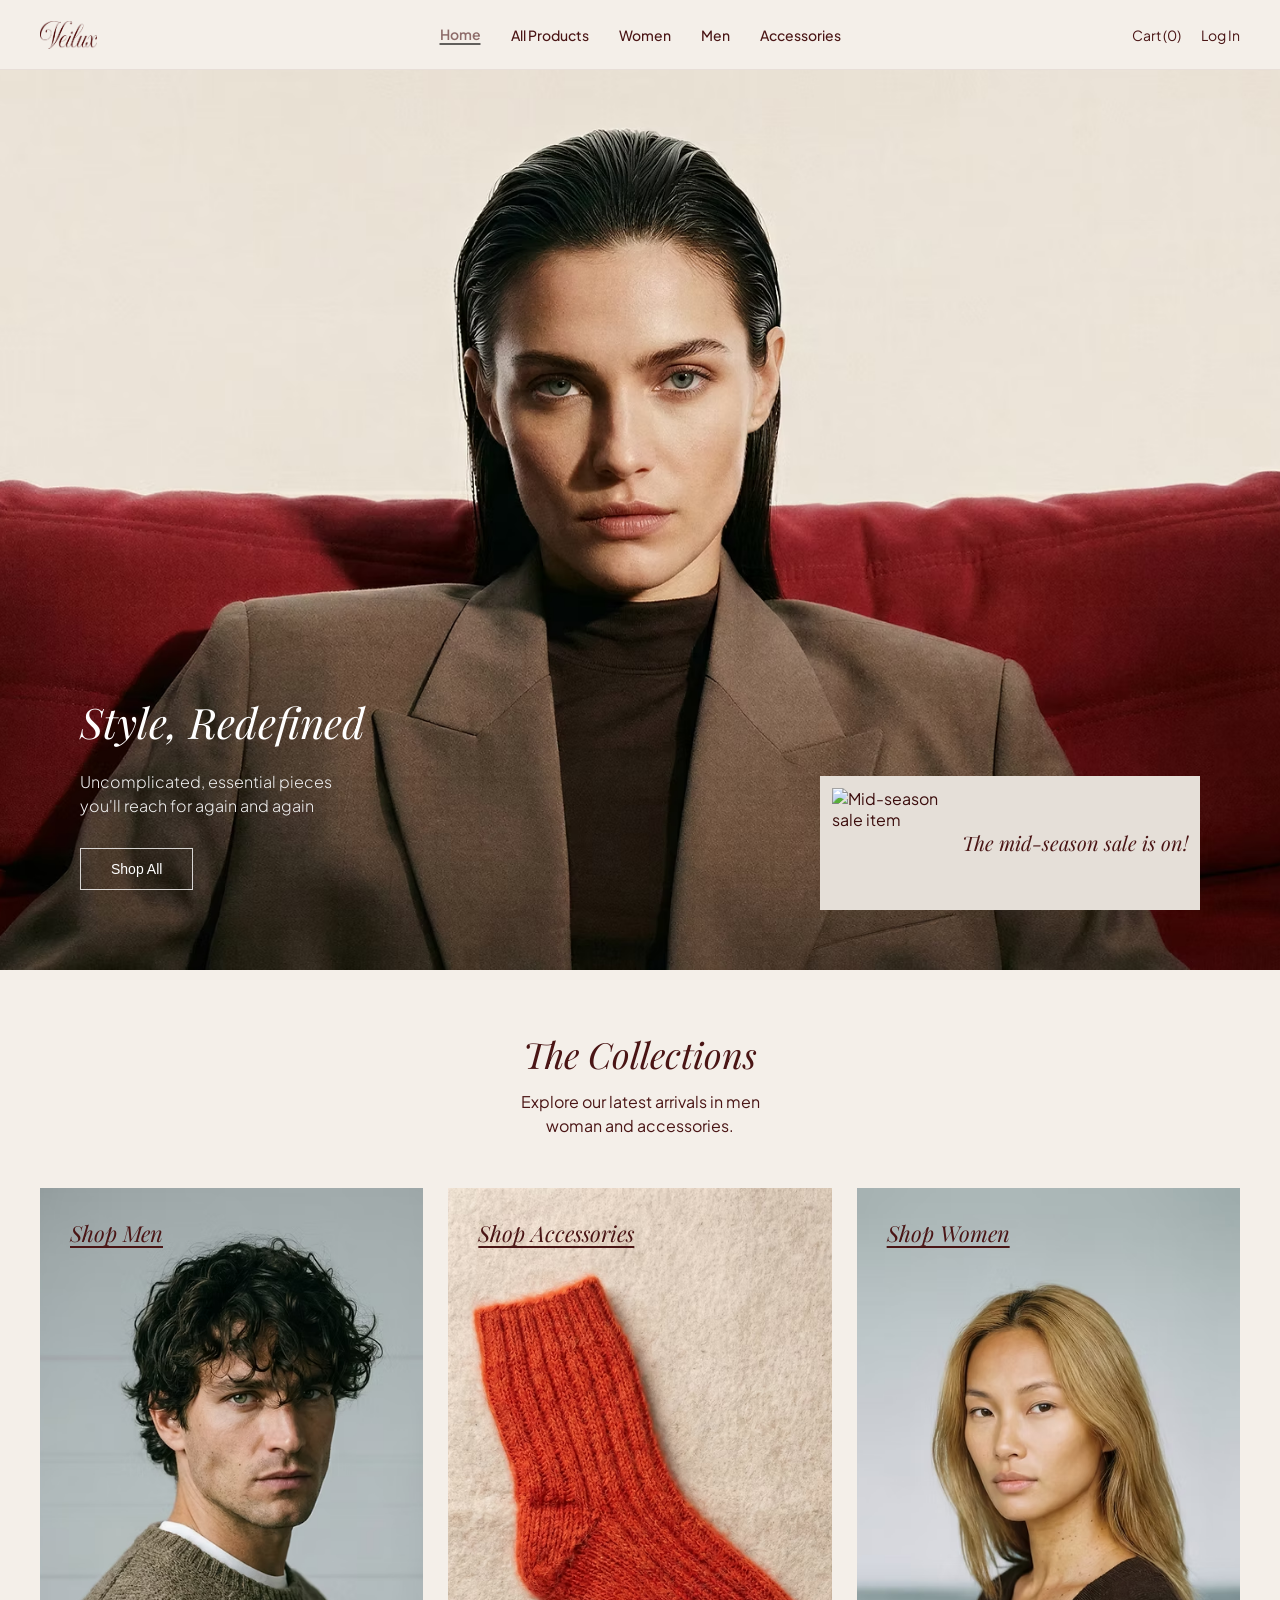
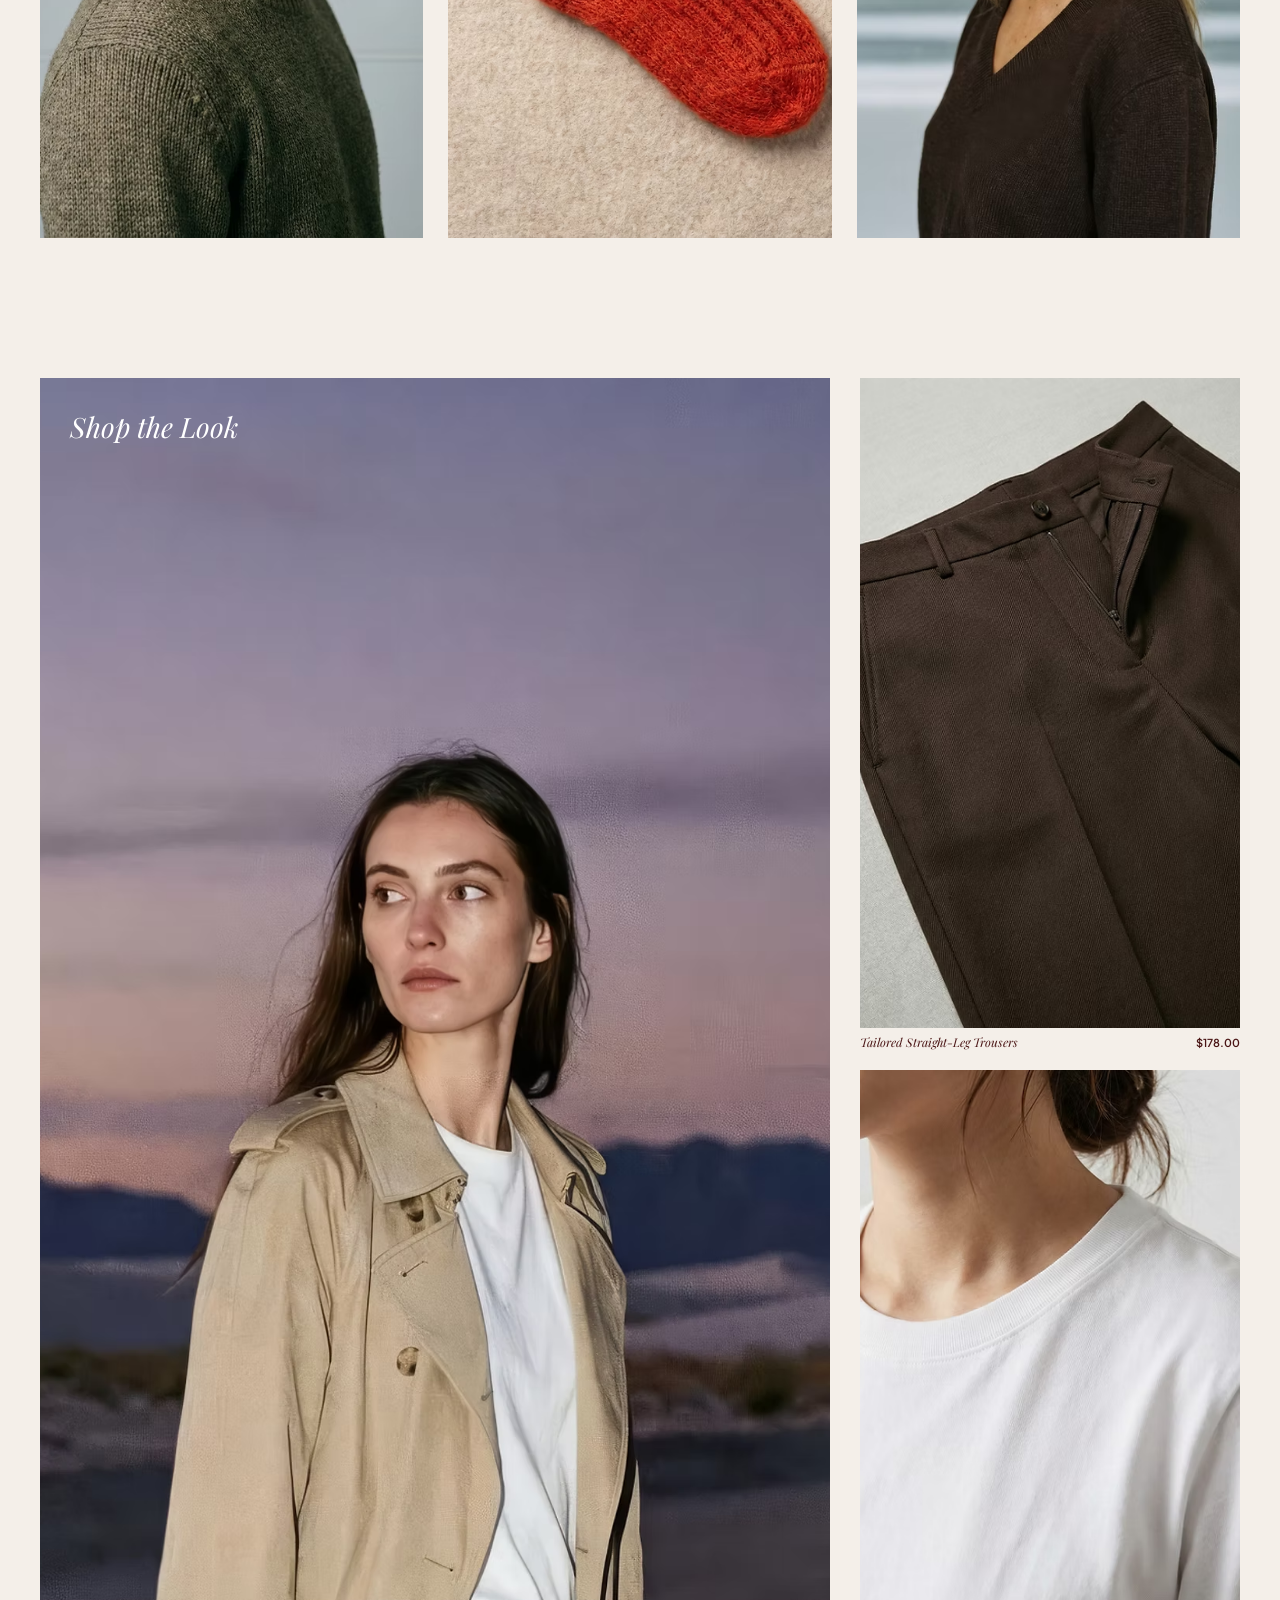
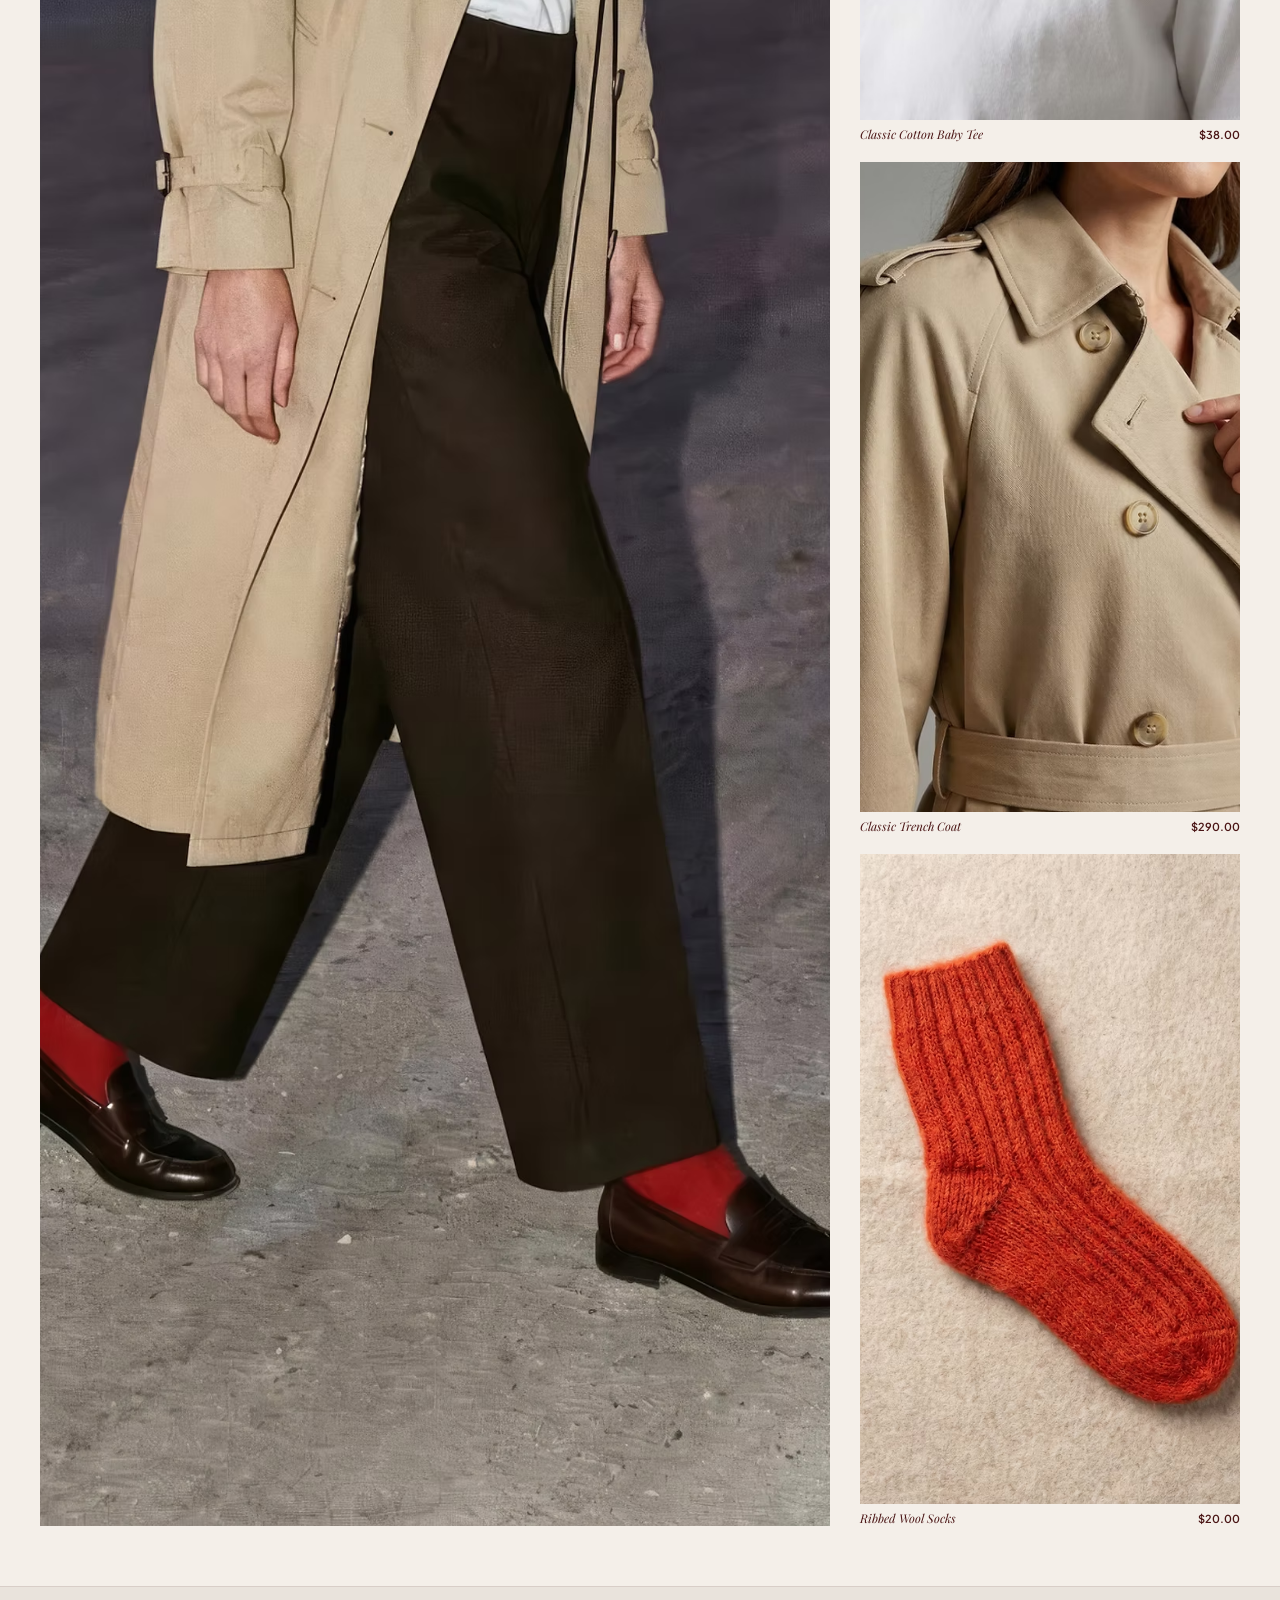
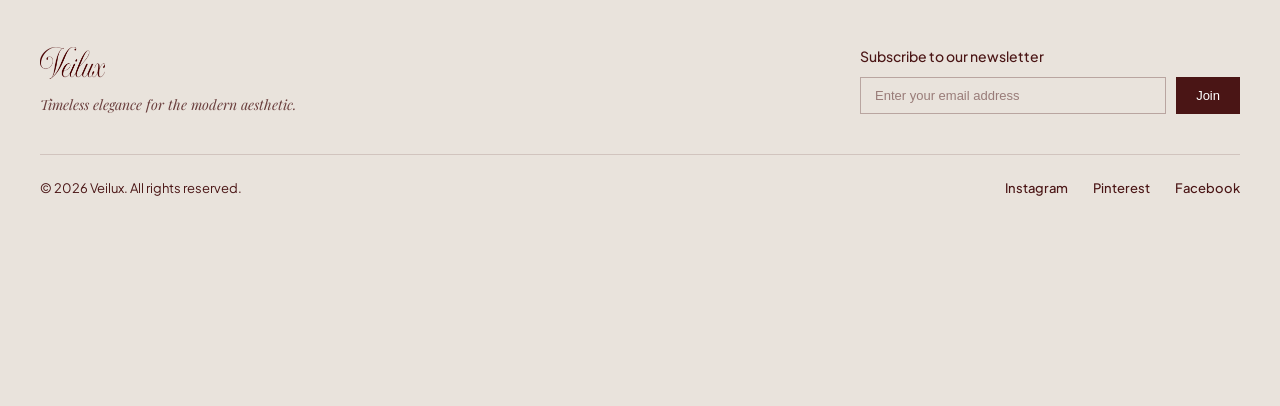
==== index.html @ 2fa15e73 "Add files via upload" ====
<!DOCTYPE html>
<html lang="en">
<head>
    <meta charset="UTF-8">
    <meta name="viewport" content="width=device-width, initial-scale=1.0">
    <title>Veilux</title>
    <link rel="preconnect" href="https://fonts.googleapis.com">
    <link rel="preconnect" href="https://fonts.gstatic.com" crossorigin>
    <link href="https://fonts.googleapis.com/css2?family=Playfair+Display:ital,wght@0,400..700;1,400..700&family=Plus+Jakarta+Sans:wght@300;400;500;600&display=swap" rel="stylesheet">
    <link rel="stylesheet" href="index.css">
</head>
<body>

   <header class="navbar">
        <div class="nav-left">
            <a href="index.html" class="logo-link">
                <img src="images/logo.png" alt="Veilux Logo" class="logo-img">
            </a>
        </div>

        <nav class="nav-links" id="navLinks">
            <a href="index.html" class="active">Home</a> 
            <a href="all-products.html">All Products</a>
            <a href="women.html">Women</a>
            <a href="men.html">Men</a>
            <a href="accessories.html">Accessories</a>
        </nav>

        <div class="nav-right">
            <a href="#" class="cart">Cart (<span id="cartCount">0</span>)</a>

            <a href="#" class="login">Log In</a>

            <button class="hamburger-menu" id="menuToggle" aria-label="Toggle Menu">
                <span></span>
                <span></span>
                <span></span>
            </button>
        </div>
    </header>

    <section class="hero-section">
        <img src="images/hero.avif" alt="Hero Background" class="hero-bg-img">

        <div class="hero-content">
            <h1 class="hero-title">Style, Redefined</h1>
            <p class="hero-subtitle">
                Uncomplicated, essential pieces<br>
                you'll reach for again and again
            </p>
            <button class="btn-shop" id="shopBtn">Shop All</button>
        </div>

        <div class="sale-card">
            <div class="sale-img-wrapper">
                <img src="bag.jpg" alt="Mid-season sale item">
            </div>
            <div class="sale-text">
                <span>The mid-season sale is on!</span>
            </div>
        </div>
    </section>

    <!-- قسم المجموعات -->
    <section class="collections-section">
        <div class="collections-header">
            <h2 class="collections-title">The Collections</h2>
            <p class="collections-subtitle">
                Explore our latest arrivals in men<br>
                woman and accessories.
            </p>
        </div>

        <div class="collections-grid">
            <div class="collection-card">
                <img src="images/img8.avif" alt="Men Collection" class="collection-img">
                <a href="men.html" class="collection-link">Shop Men</a>
            </div>

            <div class="collection-card">
                <img src="images/img6.avif" alt="Accessories Collection" class="collection-img">
                <a href="accessories.html" class="collection-link">Shop Accessories</a>
            </div>

            <div class="collection-card">
                <img src="images/img7.avif" alt="Women Collection" class="collection-img">
                <a href="women.html" class="collection-link">Shop Women</a>
            </div>
        </div>
    </section>

    <!-- قسم تسوق المظهر -->
    <section class="shop-look-section">
        <div class="shop-look-container">
            <div class="look-main-card">
                <img src="images/img10.avif" alt="Shop the Look" class="look-main-img">
                <h2 class="look-title">Shop the Look</h2>
            </div>

            <div class="look-products-grid">
                <div class="product-card">
                    <div class="product-img-wrapper">
                        <img src="images/product1.avif" alt="Tailored Straight-Leg Trousers">
                    </div>
                    <div class="product-info">
                        <span class="product-title">Tailored Straight-Leg Trousers</span>
                        <span class="product-price">$178.00</span>
                    </div>
                </div>

                <div class="product-card">
                    <div class="product-img-wrapper">
                        <img src="images/img5.avif" alt="Classic Cotton Baby Tee">
                    </div>
                    <div class="product-info">
                        <span class="product-title">Classic Cotton Baby Tee</span>
                        <span class="product-price">$38.00</span>
                    </div>
                </div>

                <div class="product-card">
                    <div class="product-img-wrapper">
                        <img src="images/img4.avif" alt="Classic Trench Coat">
                    </div>
                    <div class="product-info">
                        <span class="product-title">Classic Trench Coat</span>
                        <span class="product-price">$290.00</span>
                    </div>
                </div>

                <div class="product-card">
                    <div class="product-img-wrapper">
                        <img src="images/img6.avif" alt="Ribbed Wool Socks">
                    </div>
                    <div class="product-info">
                        <span class="product-title">Ribbed Wool Socks</span>
                        <span class="product-price">$20.00</span>
                    </div>
                </div>
            </div>
        </div>
    </section>

    <!-- Footer Section -->
    <footer class="footer-section">
        <div class="footer-container">
            <div class="footer-top">
                <div class="footer-brand">
                    <a href="index.html" class="footer-logo">
                        <img src="images/logo.png" alt="Veilux Logo" class="footer-logo-img">
                    </a>
                    <p class="footer-tagline">Timeless elegance for the modern aesthetic.</p>
                </div>

                <div class="footer-newsletter">
                    <span class="newsletter-title">Subscribe to our newsletter</span>
                    <form class="newsletter-form" onsubmit="event.preventDefault();">
                        <input type="email" placeholder="Enter your email address" required>
                        <button type="submit">Join</button>
                    </form>
                </div>
            </div>

            <hr class="footer-divider">

            <div class="footer-bottom">
                <p class="copyright">&copy; 2026 Veilux. All rights reserved.</p>
                <div class="footer-socials">
                    <a href="#" target="_blank">Instagram</a>
                    <a href="#" target="_blank">Pinterest</a>
                    <a href="#" target="_blank">Facebook</a>
                </div>
            </div>
        </div>
    </footer>

    <script src="index.js"></script>
</body>
</html>
---- index.css ----
* {
    margin: 0;
    padding: 0;
    box-sizing: border-box;
}

body {
    font-family: 'Plus Jakarta Sans', sans-serif;
    color: #3b0c0c;
    background-color: #e9e3dc;
    overflow-x: hidden;
    padding-bottom: 180px;
}

a {
    text-decoration: none;
    color: inherit;
}

/* ================= Navbar ================= */
.navbar {
    position: fixed;
    top: 0;
    left: 0;
    width: 100%;
    height: 70px;
    display: flex;
    justify-content: space-between;
    align-items: center;
    padding: 0 40px;
    background-color: rgba(244, 239, 233, 0.98);
    backdrop-filter: blur(8px);
    border-bottom: 1px solid rgba(74, 21, 21, 0.08);
    z-index: 1000;
}

.nav-left {
    display: flex;
    align-items: center;
    gap: 35px;
}

.logo-img {
    height: 28px;
    width: auto;
    display: block;
}

.nav-links {
   display: flex;
    align-items: center;
    justify-content: center;
    gap: 32px;
}

.nav-links a {
    text-decoration: none;
    color: #4a1515;
    font-size: 14px;
    font-weight: 500;
    transition: opacity 0.2s ease;
    align-items: center;
    justify-content: center;
}

.nav-links a:hover,
.nav-links a.active {
    opacity: 0.6;
}

.nav-right {
    display: flex;
    align-items: center;
    gap: 20px;
}

.nav-right a {
    text-decoration: none;
    color: #4a1515;
    font-size: 14px;
    display: flex;
    align-items: center;
}

.hamburger-menu {
    display: none;
    flex-direction: column;
    justify-content: space-between;
    width: 24px;
    height: 18px;
    background: transparent;
    border: none;
    cursor: pointer;
    padding: 0;
}

.hamburger-menu span {
    width: 100%;
    height: 2px;
    background-color: #4a1515;
    transition: all 0.3s ease;
}

/* ================= Responsive Rules ================= */
@media (max-width: 768px) {
    .navbar {
        padding: 0 20px;
    }

    .hamburger-menu {
        display: flex;
    }

    .nav-links {
        position: fixed;
        top: 70px;
        left: -100%;
        width: 100%;
        height: calc(100vh - 70px);
        background-color: #f4efe9;
        flex-direction: column;
        align-items: center;
        justify-content: center;
        gap: 30px;
        transition: left 0.3s ease;
        z-index: 999;
    }

    .nav-links.active {
        left: 0;
    }

    .hamburger-menu.active span:nth-child(1) {
        transform: translateY(8px) rotate(45deg);
    }
    .hamburger-menu.active span:nth-child(2) {
        opacity: 0;
    }
    .hamburger-menu.active span:nth-child(3) {
        transform: translateY(-8px) rotate(-45deg);
    }
}

/* ================= Hero Section ================= */
.hero-section {
    position: relative;
    width: 100%;
    min-height: 100vh;
    display: flex;
    align-items: flex-end;
    justify-content: space-between;
    padding: 60px 80px;
    padding-top: 100px;
}

.hero-bg-img {
    position: absolute;
    top: 0;
    left: 0;
    width: 100%;
    height: 100%;
    object-fit: cover;
    object-position: center;
    z-index: 1;
}

.hero-content {
    position: relative;
    z-index: 2;
    color: #ffffff;
    max-width: 450px;
    margin-bottom: 20px;
}

.hero-title {
    font-family: 'Playfair Display', serif;
    font-size: 42px;
    font-weight: 400;
    font-style: italic;
    margin-bottom: 20px;
}

.hero-subtitle {
    font-size: 16px;
    line-height: 1.5;
    font-weight: 300;
    margin-bottom: 30px;
    color: #f0f0f0;
}

.btn-shop {
    display: inline-block;
    padding: 12px 30px;
    border: 1px solid rgba(255, 255, 255, 0.8);
    color: #ffffff;
    font-size: 14px;
    font-weight: 400;
    background: transparent;
    cursor: pointer;
    transition: all 0.3s ease;
}

.btn-shop:hover {
    background: #ffffff;
    color: #000000;
}

/* ================= Sale Card ================= */
.sale-card {
    position: relative;
    z-index: 2;
    background-color: #e5dfd8;
    display: flex;
    align-items: center;
    padding: 12px;
    gap: 20px;
    width: 380px;
}

.sale-img-wrapper {
    width: 110px;
    height: 110px;
    flex-shrink: 0;
}

.sale-img-wrapper img {
    width: 100%;
    height: 100%;
    object-fit: cover;
}

.sale-text span {
    font-family: 'Playfair Display', serif;
    font-size: 20px;
    font-style: italic;
    color: #4a1515;
    line-height: 1.3;
}

/* ================= Collections Section ================= */
.collections-section {
    background-color: #f4efe9;
    padding: 60px 40px 80px 40px;
    width: 100%;
}

.collections-header {
    text-align: center;
    margin-bottom: 50px;
}

.collections-title {
    font-family: 'Playfair Display', serif;
    font-size: 36px;
    font-style: italic;
    font-weight: 400;
    color: #4a1515;
    margin-bottom: 12px;
}

.collections-subtitle {
    font-size: 16px;
    color: #4a1515;
    line-height: 1.5;
    font-weight: 400;
}

.collections-grid {
    display: grid;
    grid-template-columns: repeat(3, 1fr);
    gap: 25px;
    max-width: 1400px;
    margin: 0 auto;
}

.collection-card {
    position: relative;
    height: 650px;
    overflow: hidden;
}

.collection-img {
    width: 100%;
    height: 100%;
    object-fit: cover;
    display: block;
    transition: transform 0.5s ease;
}

.collection-card:hover .collection-img {
    transform: scale(1.03);
}

.collection-link {
    position: absolute;
    top: 30px;
    left: 30px;
    font-family: 'Playfair Display', serif;
    font-size: 22px;
    font-style: italic;
    color: #4a1515;
    text-decoration: underline;
    text-underline-offset: 4px;
    z-index: 2;
    transition: opacity 0.2s;
}

.collection-link:hover {
    opacity: 0.7;
}
/* ================= Shop the Look Section (3 Columns Layout) ================= */
.shop-look-section {
    background-color: #f4efe9;
    padding: 60px 40px;
    width: 100%;
}

.shop-look-container {
    display: grid;
    /* تقسيم السكشن إلى 3 أعمدة متساوية */
    grid-template-columns: repeat(3, 1fr);
    gap: 30px;
    max-width: 1400px;
    margin: 0 auto;
}

/* الجانب الأيسر: الصورة الكبيرة تأخذ عمودين من الثلاثة */
.look-main-card {
    grid-column: span 2; /* جعل الصورة تمتد على عمودين */
    position: relative;
    width: 100%;
    height: 100%;
    min-height: 850px;
    overflow: hidden;
}

.look-main-img {
    width: 100%;
    height: 100%;
    object-fit: cover;
    display: block;
}

.look-title {
    position: absolute;
    top: 30px;
    left: 30px;
    font-family: 'Playfair Display', serif;
    font-size: 28px;
    font-style: italic;
    font-weight: 400;
    color: #ffffff;
    z-index: 2;
}

/* الجانب الأيمن: العمود الثالث للـ 4 صور الصغيرة رأسياً */
.look-products-grid {
    grid-column: span 1; /* تأخذ العمود الثالث فقط */
    display: flex;
    flex-direction: column; /* ترتيب الصور الأربعة رأسياً تحت بعض */
    gap: 20px;
}

.product-card {
    display: flex;
    flex-direction: column;
}

.product-img-wrapper {
    background-color: #e9e3dc;
    width: 100%;
    height: 650px; /* ارتفاع متناسب للصور الصغار في العمود الواحد */
    overflow: hidden;
    margin-bottom: 6px;
}

.product-img-wrapper img {
    width: 100%;
    height: 100%;
    object-fit: cover;
    display: block;
    transition: transform 0.4s ease;
}

.product-card:hover .product-img-wrapper img {
    transform: scale(1.04);
}

/* تفاصيل المنتج (الاسم والسعر) */
.product-info {
    display: flex;
    justify-content: space-between;
    align-items: center;
    gap: 10px;
}

.product-title {
    font-family: 'Playfair Display', serif;
    font-size: 12px;
    font-style: italic;
    color: #4a1515;
}

.product-price {
    font-size: 11px;
    font-weight: 600;
    color: #4a1515;
    white-space: nowrap;
}
/* ================= Footer Section ================= */
.footer-section {
    background-color: #e9e3dc;
    padding: 60px 40px 30px 40px;
    border-top: 1px solid rgba(74, 21, 21, 0.1);
    width: 100%;
    
}

.footer-container {
    max-width: 1400px;
    margin: 0 auto;
}

/* الجزء العلوي */
.footer-top {
    display: flex;
    justify-content: space-between;
    align-items: flex-start;
    gap: 40px;
    margin-bottom: 40px;
}

.footer-brand {
    display: flex;
    flex-direction: column;
    gap: 12px;
}

.footer-logo-img {
    height: 32px;
    width: auto;
    object-fit: contain;
}

.footer-tagline {
    font-family: 'Playfair Display', serif;
    font-size: 14px;
    font-style: italic;
    color: #4a1515;
    opacity: 0.8;
}

/* النشرة البريدية */
.footer-newsletter {
    display: flex;
    flex-direction: column;
    gap: 12px;
    width: 100%;
    max-width: 380px;
}

.newsletter-title {
    font-size: 14px;
    font-weight: 500;
    color: #4a1515;
}

.newsletter-form {
    display: flex;
    gap: 10px;
}

.newsletter-form input {
    flex: 1;
    padding: 10px 14px;
    background: transparent;
    border: 1px solid rgba(74, 21, 21, 0.3);
    font-size: 13px;
    color: #4a1515;
    outline: none;
}

.newsletter-form input::placeholder {
    color: rgba(74, 21, 21, 0.5);
}

.newsletter-form button {
    padding: 10px 20px;
    background-color: #4a1515;
    color: #ffffff;
    border: none;
    font-size: 13px;
    cursor: pointer;
    transition: opacity 0.2s ease;
}

.newsletter-form button:hover {
    opacity: 0.85;
}

/* خط فاصل */
.footer-divider {
    border: none;
    height: 1px;
    background-color: rgba(74, 21, 21, 0.15);
    margin-bottom: 25px;
}

/* الجزء السفلي */
.footer-bottom {
    display: flex;
    justify-content: space-between;
    align-items: center;
    font-size: 13px;
    color: #4a1515;
}

.footer-socials {
    display: flex;
    gap: 25px;
}

.footer-socials a {
    color: #4a1515;
    font-weight: 500;
    transition: opacity 0.2s ease;
}

.footer-socials a:hover {
    opacity: 0.6;
}
/* ================= Products Page Styles ================= */
.products-page-container {
    max-width: 1400px;
    margin: 110px auto 60px auto;
    padding: 0 40px;
}

.products-header {
    margin-bottom: 40px;
}

.products-title {
    font-family: 'Playfair Display', serif;
    font-size: 32px;
    font-style: italic;
    color: #4a1515;
    margin-bottom: 12px;
    font-weight: 400;
}

.products-description {
    font-size: 13px;
    color: #4a1515;
    max-width: 500px;
    line-height: 1.5;
    opacity: 0.85;
}

.products-layout {
    display: grid;
    grid-template-columns: 200px 1fr;
    gap: 40px;
}

/* Sidebar */
.sidebar {
    display: flex;
    flex-direction: column;
    gap: 15px;
}

.sidebar-title {
    font-size: 12px;
    color: #4a1515;
    font-weight: 600;
}

.sidebar-menu {
    list-style: none;
    display: flex;
    flex-direction: column;
    gap: 8px;
}

.sidebar-menu a {
    font-size: 12px;
    color: #4a1515;
    transition: opacity 0.2s;
}

.sidebar-menu a.active, 
.sidebar-menu a:hover {
    text-decoration: underline;
    font-weight: 600;
}

/* Toolbar */
.products-toolbar {
    display: flex;
    justify-content: space-between;
    font-size: 12px;
    color: #4a1515;
    margin-bottom: 20px;
}

/* 4-Products Grid Layout */
.grid-4-products {
    display: grid;
    grid-template-columns: repeat(2, 1fr);
    gap: 30px;
}

.grid-product-card {
    display: flex;
    flex-direction: column;
}

.grid-product-img {
    position: relative;
    width: 100%;
    aspect-ratio: 1 / 1.25;
    background-color: #e5dfd8;
    overflow: hidden;
    margin-bottom: 10px;
}

.grid-product-img img {
    width: 100%;
    height: 100%;
    object-fit: cover;
}

.add-btn {
    position: absolute;
    bottom: 12px;
    right: 12px;
    width: 28px;
    height: 28px;
    background: #ffffff;
    border: none;
    font-size: 18px;
    color: #4a1515;
    cursor: pointer;
    display: flex;
    align-items: center;
    justify-content: center;
}

.grid-product-info {
    display: flex;
    justify-content: space-between;
    align-items: center;
}

.p-name {
    font-family: 'Playfair Display', serif;
    font-size: 13px;
    font-style: italic;
    color: #4a1515;
}

.p-price {
    font-size: 12px;
    font-weight: 600;
    color: #4a1515;
}
/* ضبط الهيدر ليسمح بالتوسيط المطلق */
.navbar {
    display: flex;
    justify-content: space-between;
    align-items: center;
    position: relative;
    padding: 20px 40px;
}

/* توسيط القائمة في المنتصف تماماً */
.nav-links {
    position: absolute;
    left: 50%;
    transform: translateX(-50%);
    display: flex;
    gap: 30px;
}

/* تنسيق الرابط النشط */
.nav-links a.active {
    font-weight: 600;
    border-bottom: 2px solid #000;
}

/* Responsive */
@media (max-width: 768px) {
    .products-layout {
        grid-template-columns: 1fr;
    }
    
    .sidebar {
        display: none; /* إخفاء القائمة الجانبية في الشاشات الصغيرة لتوفير المساحة */
    }

    .grid-4-products {
        grid-template-columns: repeat(2, 1fr);
        gap: 15px;
    }
}
/* ================= Click Effects (تأثير الضغط) ================= */

/* تأثير بهتان صور المنتجات عند الضغط عليها */
.grid-product-img img,
.product-img-wrapper img,
.collection-img,
.look-main-img {
    transition: opacity 0.2s ease, transform 0.2s ease;
    cursor: pointer;
}

/* عند الضغط المباشر بالماوس أو اللمس (Active State) */
.grid-product-img img:active,
.product-img-wrapper img:active,
.collection-img:active,
.look-main-img:active {
    opacity: 0.65; /* بهتان الصورة */
    transform: scale(0.98); /* تصغير خفيف جداً يعطي إحساس الضغط */
}

/* تأثير خفيف إضافي عند الوقوف بالماوس (Hover) */
.grid-product-img img:hover,
.product-img-wrapper img:hover {
    opacity: 0.9;
}

/* ================= Responsive Rules (الموبايل) ================= */
@media (max-width: 768px) {
    .footer-section {
    background-color: #e9e3dc;
    padding: 20px 40px; /* تم تقليل البادينج قليلاً لكي لا يأخذ مساحة كبيرة من الشاشة */
    border-top: 1px solid rgba(74, 21, 21, 0.1);
    width: 100%;

    /* التثبيت في أسفل الشاشة */

    bottom: 0;
    left: 0;
    z-index: 1000;
    }

    .footer-top {
        flex-direction: column;
        align-items: center;
        text-align: center;
        gap: 30px;
    }

    .footer-brand {
        align-items: center;
    }

    .footer-newsletter {
        max-width: 100%;
    }

    .footer-bottom {
        flex-direction: column-reverse;
        align-items: center;
        gap: 20px;
        text-align: center;
    }
}

/* ================= Responsive Rules (تجاوب السكشن) ================= */

/* للشاشات المتوسطة والتابلت */
@media (max-width: 1024px) {
    .shop-look-section {
        padding: 40px 20px;
    }

    .shop-look-container {
        gap: 20px;
    }

    .look-main-card {
        min-height: 700px;
    }

    .product-img-wrapper {
        height: 150px;
    }
}

/* للشاشات الصغيرة والموبايل */
@media (max-width: 768px) {
    .shop-look-container {
        grid-template-columns: 1fr; /* تحويل التخطيط لعمود واحد رئيسي */
        gap: 25px;
    }

    .look-main-card {
        grid-column: span 1; /* الصورة الكبيرة تأخذ عرض الشاشة بالكامل */
        min-height: 480px;
    }

    .look-products-grid {
        grid-column: span 1;
        display: grid;
        grid-template-columns: repeat(2, 1fr); /* المنتجات الأربعة تتحول لـ 2x2 في الموبايل لتسهيل التصفح */
        gap: 15px;
    }

    .product-img-wrapper {
        height: 160px;
    }

    .look-title {
        font-size: 22px;
        top: 20px;
        left: 20px;
    }
}

/* ================= Responsive Rules (Tablets) ================= */
@media (max-width: 1024px) {
    .navbar { padding: 20px 30px; }
    .hero-section { padding: 40px 30px; }
    .nav-right { gap: 20px; }
    .nav-links { gap: 25px; }
    .sale-card { width: 320px; }
    .sale-text span { font-size: 17px; }
    
    .collections-section { padding: 50px 25px 60px 25px; }
    .collection-card { height: 500px; }
    .collections-title { font-size: 30px; }
    .collection-link { font-size: 18px; top: 20px; left: 20px; }
}

/* ================= Responsive Rules (Mobile) ================= */
@media (max-width: 768px) {
    .navbar { padding: 15px 20px; }
    .hamburger-menu { display: flex; }

    /* إلغاء التوسيط وإخفاء القائمة جهة اليمين بعيداً عن الشاشة */
    .nav-links {
        position: fixed;
        top: 0;
        right: -100%;
        left: auto;
        transform: none;
        width: 75%;
        max-width: 300px;
        height: 100vh;
        background-color: #e9e3dc;
        flex-direction: column;
        padding: 90px 30px;
        gap: 25px;
        box-shadow: -5px 0 15px rgba(0,0,0,0.15);
        transition: right 0.4s ease;
        z-index: 99;
    }

    /* تظهر فقط عند إضافة كلاس active بالـ JS */
    .nav-links.active { 
        right: 0; 
    }

    .logo-link { margin-right: 0; }
    .logo-img { height: 28px; }

    .hero-section {
        flex-direction: column;
        justify-content: flex-end;
        align-items: flex-start;
        padding: 30px 20px;
        gap: 25px;
    }

    .hero-content { max-width: 100%; margin-bottom: 0; }
    .hero-title { font-size: 32px; margin-bottom: 12px; }
    .hero-subtitle { font-size: 14px; margin-bottom: 20px; }
    .btn-shop { padding: 10px 24px; font-size: 13px; }

    .sale-card {
        width: 100%;
        padding: 10px;
        gap: 15px;
    }

    .sale-img-wrapper { width: 80px; height: 80px; }
    .sale-text span { font-size: 16px; }

    .collections-section { padding: 40px 15px; }
    .collections-grid { grid-template-columns: 1fr; gap: 20px; }
    .collection-card { height: 450px; }
    .collections-title { font-size: 28px; }
    .collections-subtitle { font-size: 14px; }
}
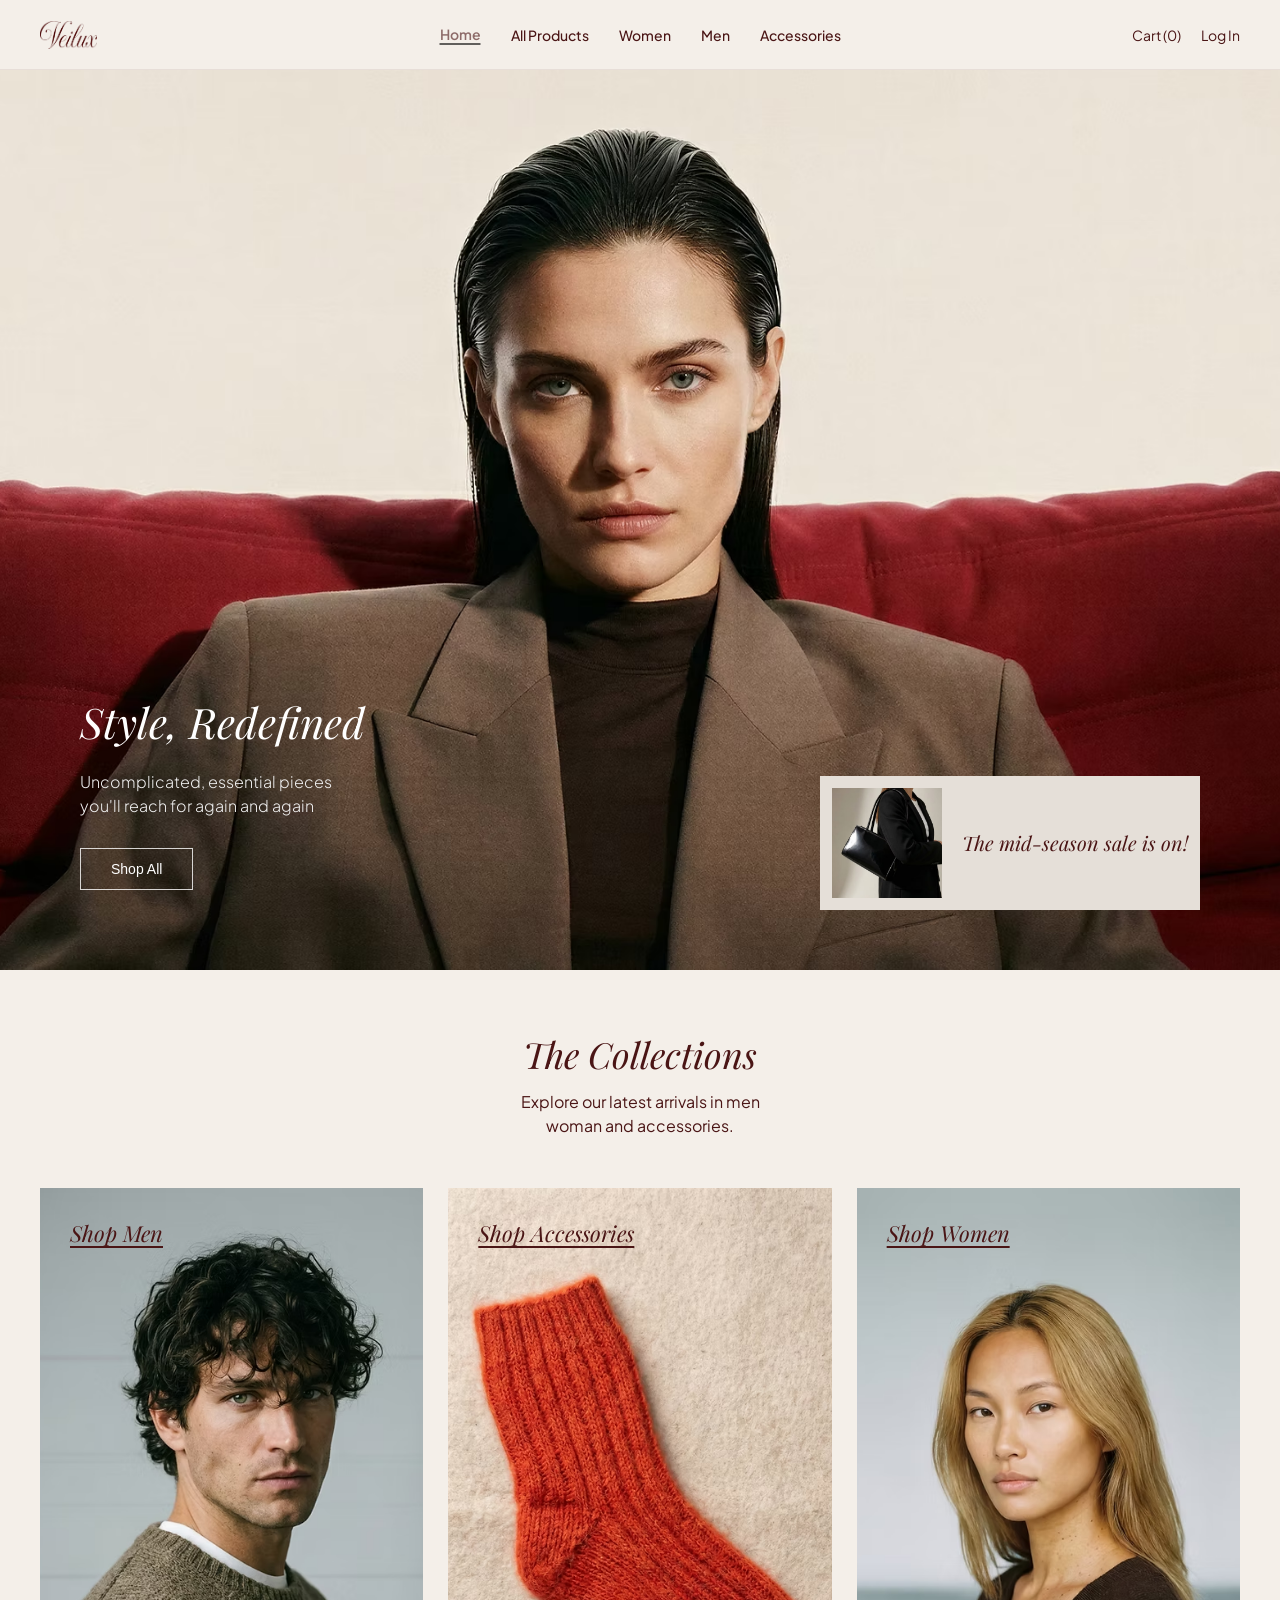
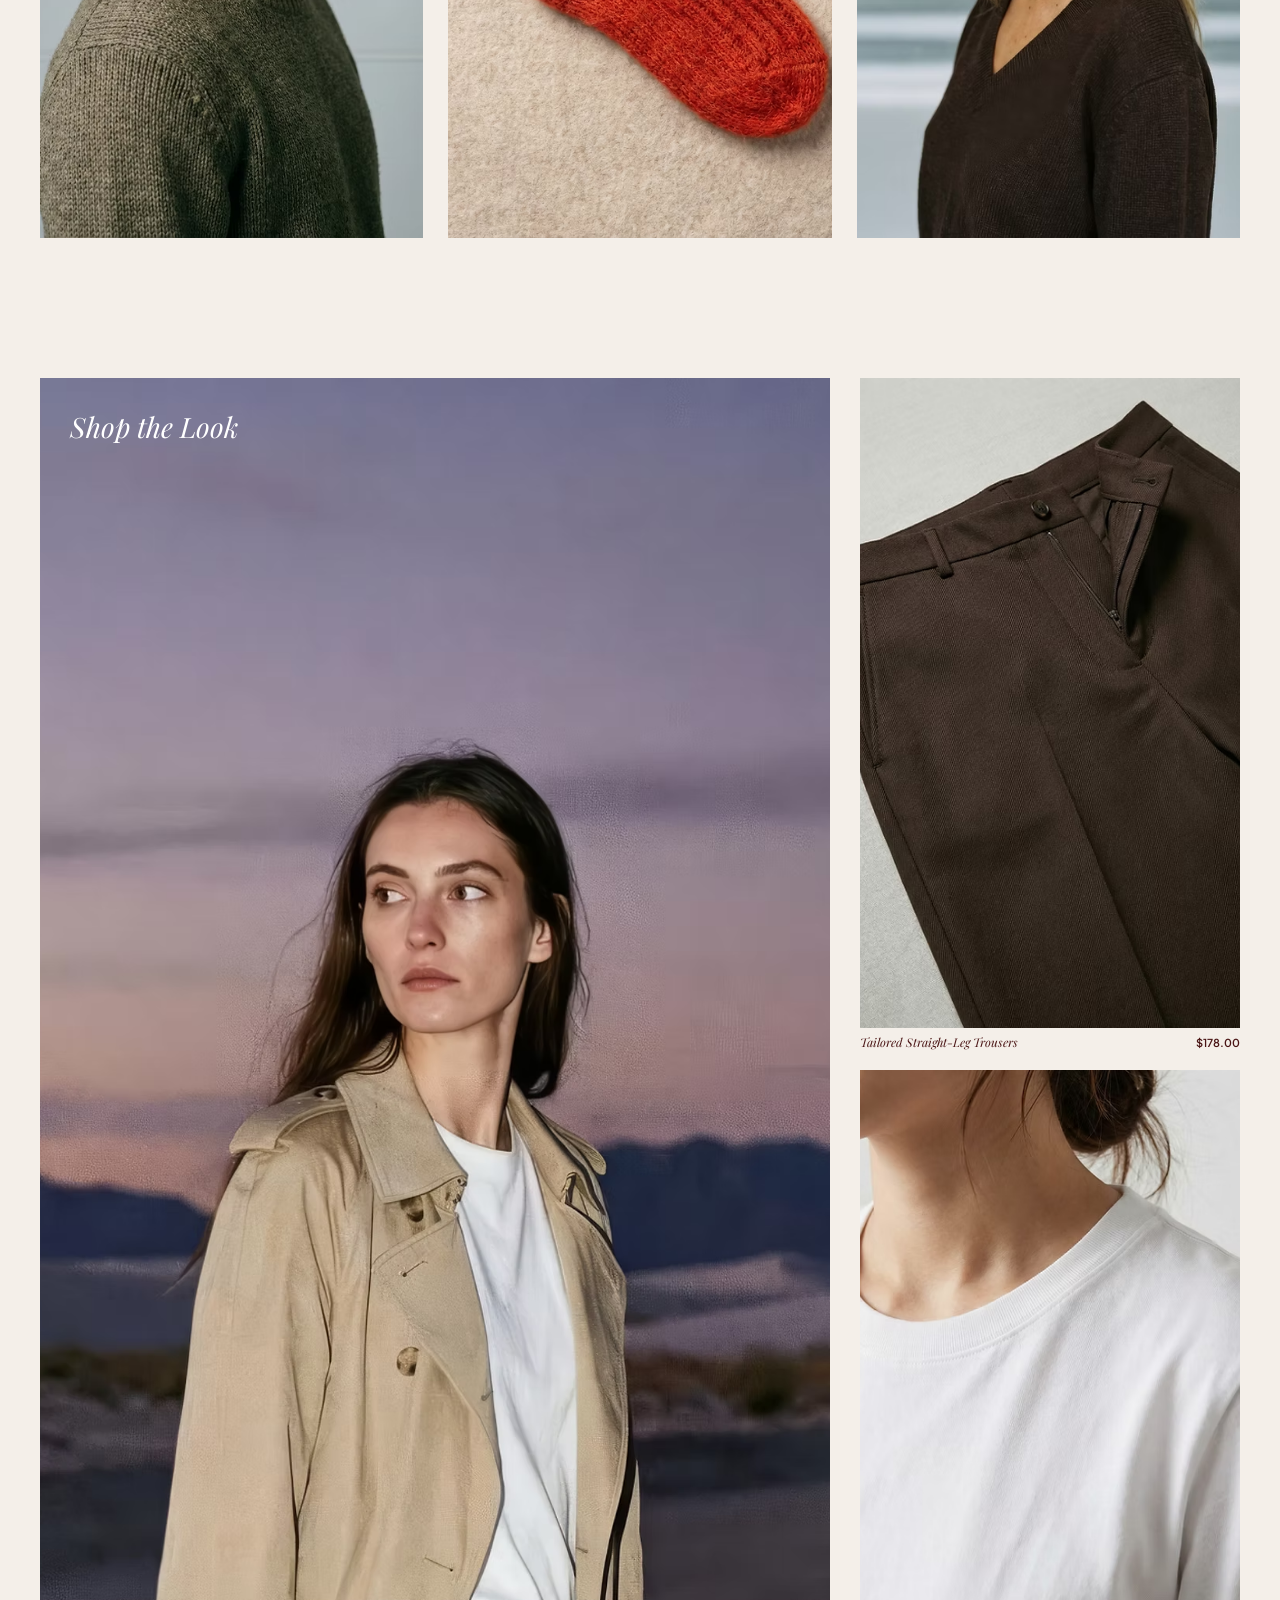
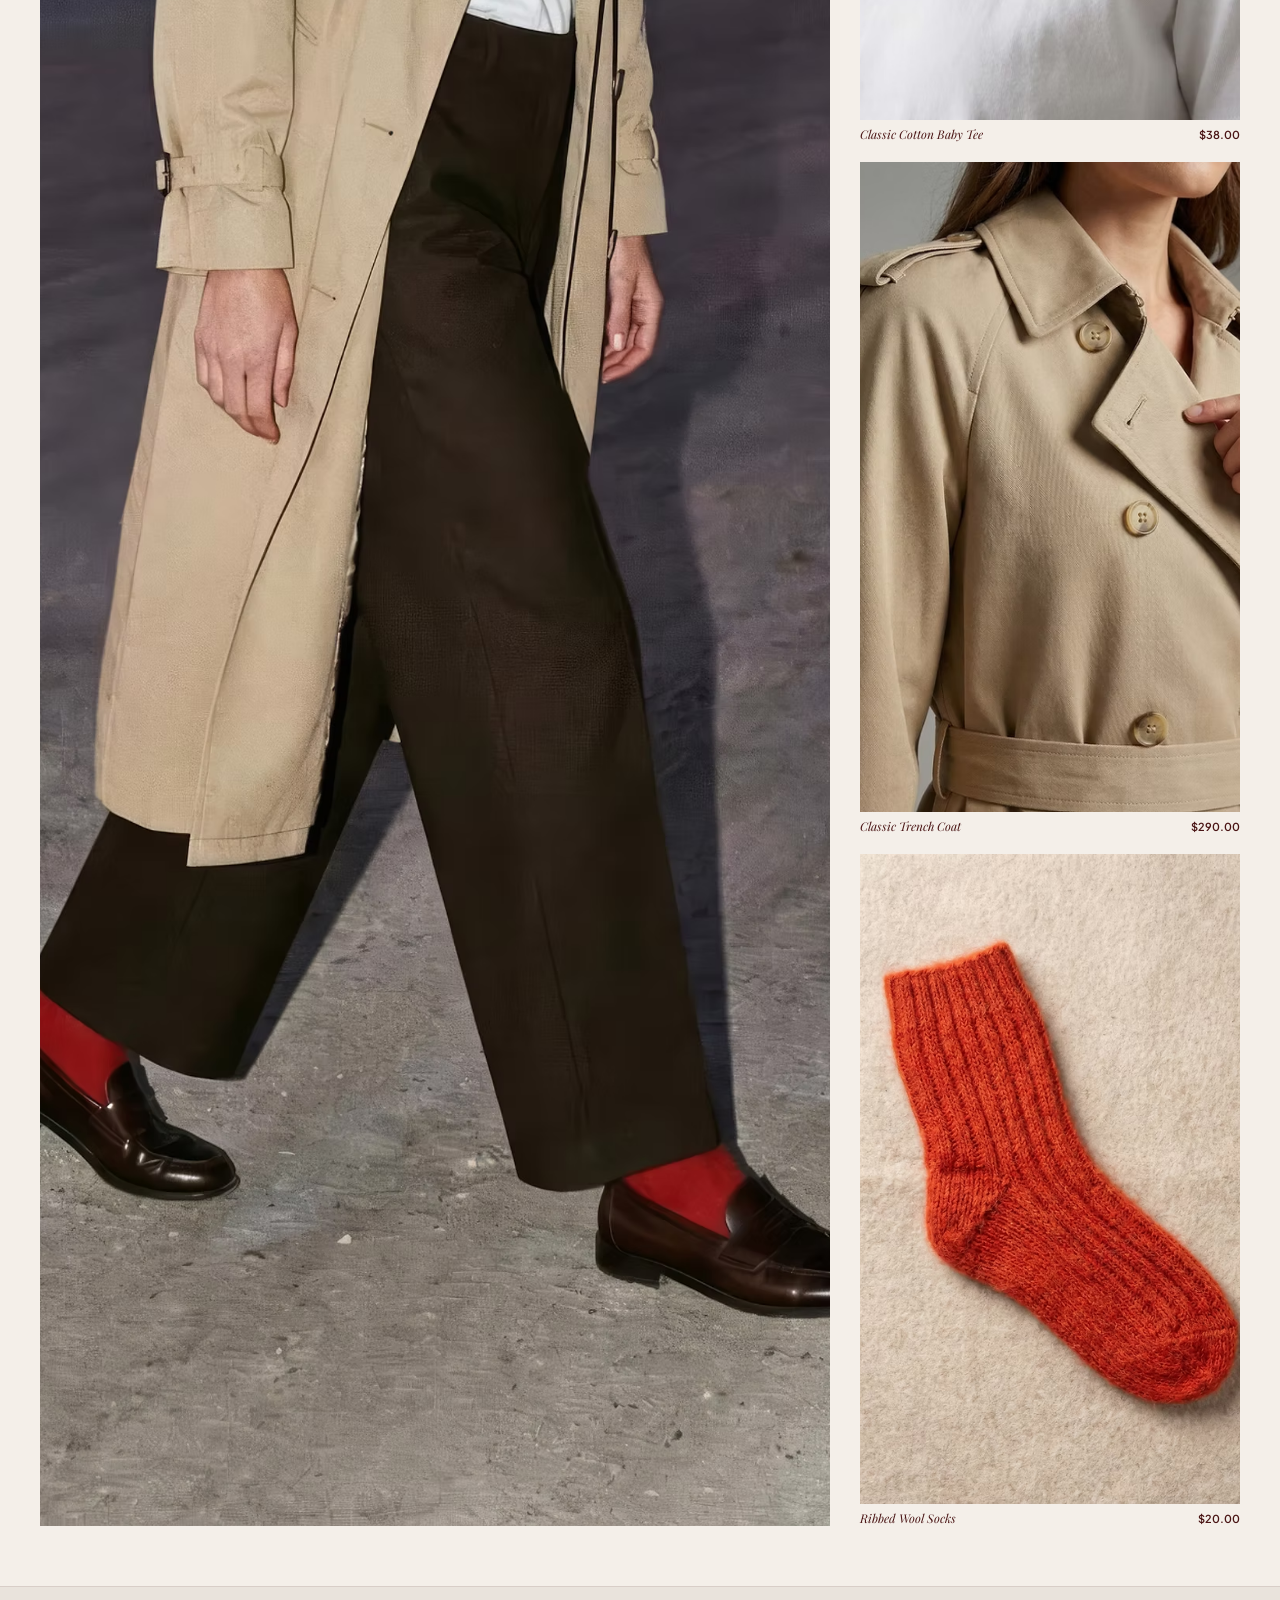
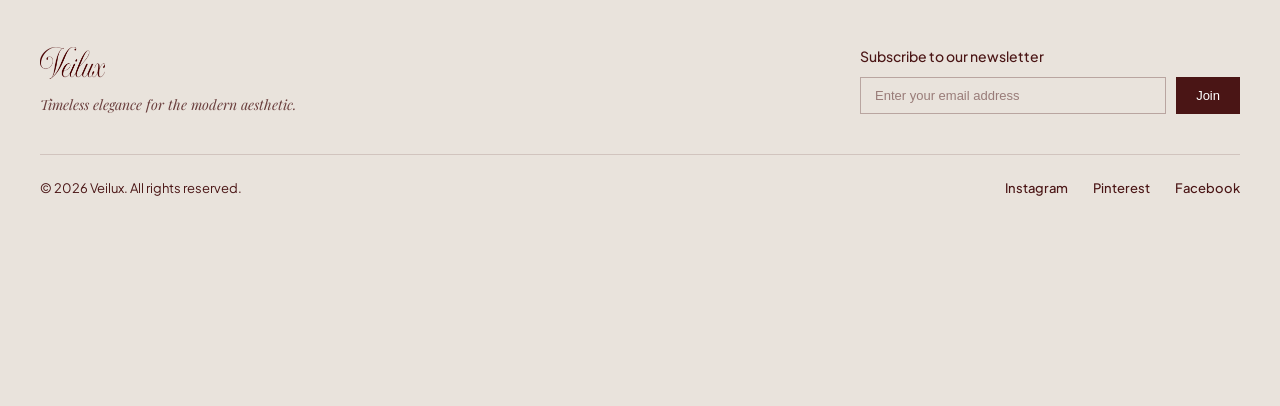
==== commit 7d776e5f: "Fix HTML structure and update sale image" ====
--- a/index.html
+++ b/index.html
@@ -53,7 +53,7 @@
 
         <div class="sale-card">
             <div class="sale-img-wrapper">
-                <img src="bag.jpg" alt="Mid-season sale item">
+                <img src="images/product3.avif" alt="Mid-season sale item">
             </div>
             <div class="sale-text">
                 <span>The mid-season sale is on!</span>
@@ -61,7 +61,6 @@
         </div>
     </section>
 
-    <!-- قسم المجموعات -->
     <section class="collections-section">
         <div class="collections-header">
             <h2 class="collections-title">The Collections</h2>
@@ -89,7 +88,6 @@
         </div>
     </section>
 
-    <!-- قسم تسوق المظهر -->
     <section class="shop-look-section">
         <div class="shop-look-container">
             <div class="look-main-card">
@@ -176,4 +174,4 @@
 
     <script src="index.js"></script>
 </body>
-</html>+</html>
